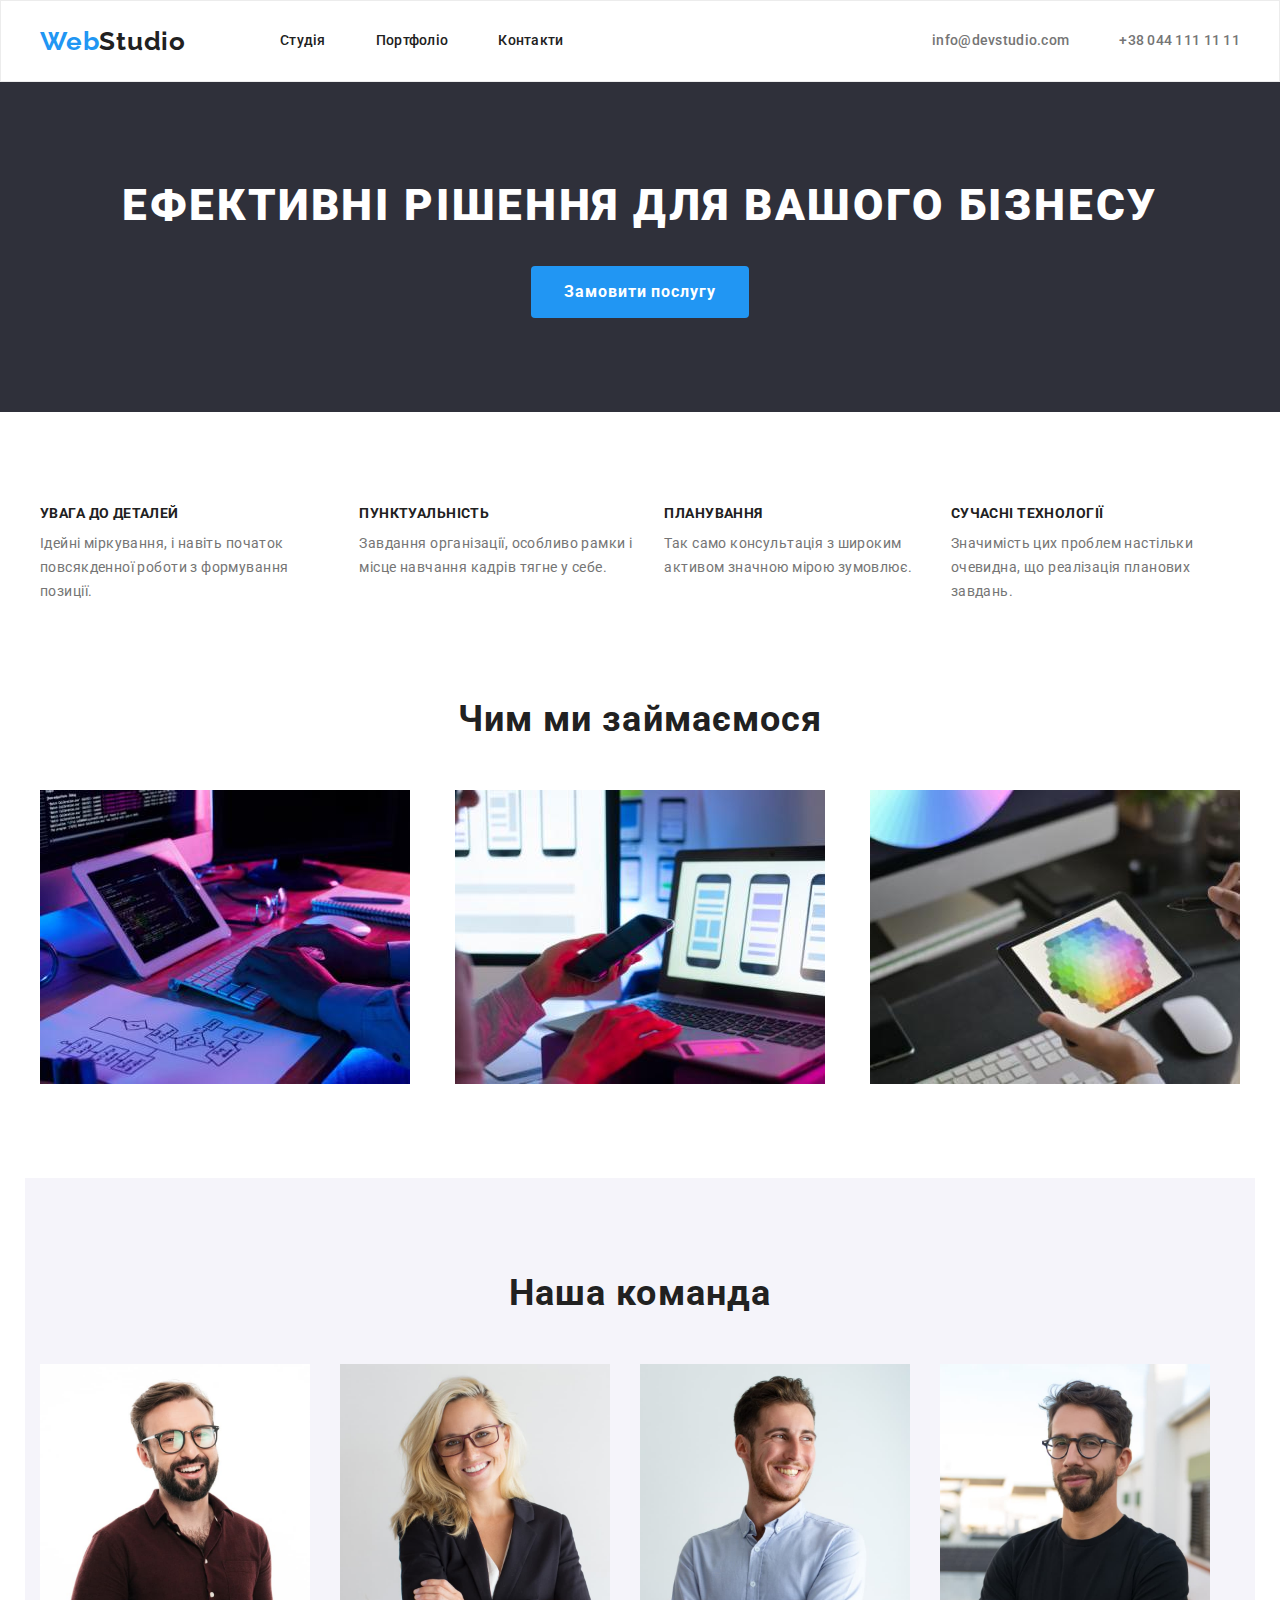
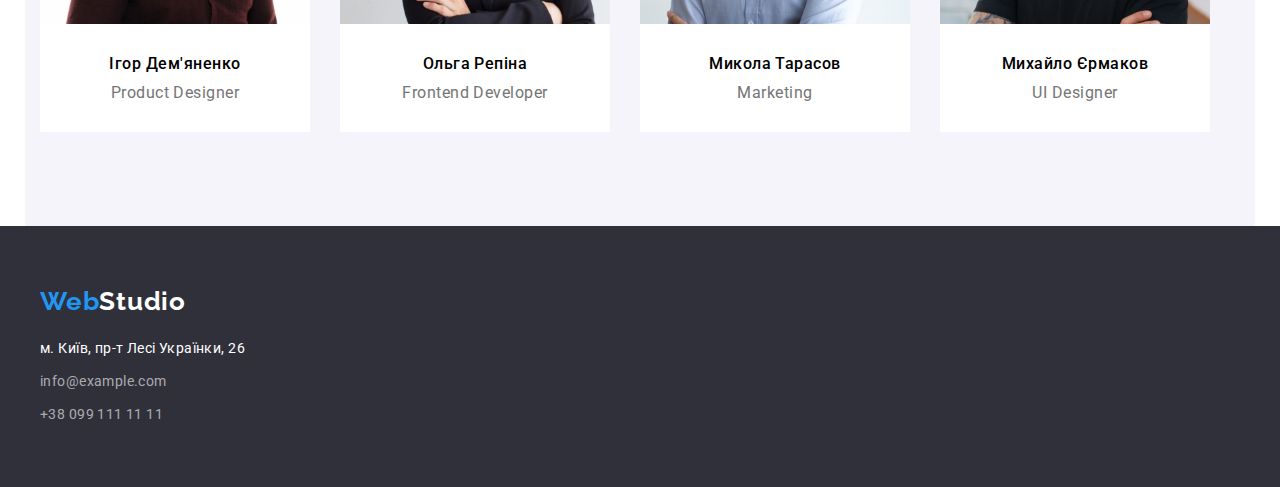
==== index.html @ eccd3298 "new add" ====
<!DOCTYPE html>
<html lang="uk">
<head>
    <meta charset="UTF-8">
    <meta http-equiv="X-UA-Compatible" content="IE=edge">
    <meta name="viewport" content="width=device-width, initial-scale=1.0">
    <title>Document</title>
    <link rel="preconnect" href="https://fonts.googleapis.com">
    <link rel="preconnect" href="https://fonts.gstatic.com" crossorigin>
    <link href="https://fonts.googleapis.com/css2?family=Raleway:wght@700&family=Roboto:wght@400;500;700;900&display=swap" rel="stylesheet">
    <link rel="stylesheet" href="https://cdnjs.cloudflare.com/ajax/libs/modern-normalize/1.1.0/modern-normalize.min.css">
    <link rel="stylesheet" href="./css/styles.css">
</head>

<body>

  <!--header-->
    <header class="page-header">
      <div class="container header">
        <a class="logo link" href="./index.html">Web<span class="logo-word">Studio</span></a>
        <nav class="navigation">          
                 
            <ul class="menu list">
            <li class="menu-item">
              <a class="menu-link link" href="./index.html">Студія</a>
            </li>
            <li class="menu-item">
              <a class="menu-link link" href="./portfolio.html">Портфоліо</a>
            </li>
            <li class="menu-item">
              <a class="menu-link link" href="#Contacts">Контакти</a>
            </li>
          </ul>
        </nav>
  
        <ul class="contact-header list">
            <li>
                <a class="contact-mail contact-item link" href="mailto:info@devstudio.com">info@devstudio.com</a>
            </li>
            <li>
                <a class="contact-phone-number contact-item link" href="tel:+380441111111">+38 044 111 11 11</a>
            </li>  
        </ul>
      
      </div>
      </header>

      <!--main-->
      <main>

        <!--section hero-->
        <Section class="hero section">
                <h1 class="hero-title">Ефективні рішення для вашого бізнесу</h1>
                <button class="modal-btn" type="button">Замовити послугу</button>
        </Section>
        
        
        <section class="hidden container section">
            <h2 class="vissually-hidden">Наші особливості</h2>
            <ul class="hidden-list list">
                <li class="hidden-item">
                    <h3 class="titel">Увага до деталей</h3>                    
                    <p class="about-text">Ідейні міркування, і навіть початок повсякденної роботи з формування позиції.</p>
                </li>
                <li class="hidden-item">
                    <h3 class="titel">Пунктуальність</h3>                    
                    <p class="about-text">Завдання організації, особливо рамки і місце навчання кадрів тягне у себе.</p>
                </li>
                <li class="hidden-item">
                    <h3 class="titel">Планування</h3>                   
                    <p class="about-text">Так само консультація з широким активом значною мірою зумовлює.</p>
                </li>
                <li class="hidden-item">
                    <h3 class="titel">Сучасні технології</h3>                   
                    <p class="about-text">Значимість цих проблем настільки очевидна, що реалізація планових завдань.</p>
                </li>
            </ul>
        </section>

        <!--our work-->
        <section class="work container section">
                <h2 class="suptitel">Чим ми займаємося</h2>
                <ul class="work-list list">
                  <li class="work-item">
                    <img
                      src="./images/about/about-img-1.jpg"
                      alt="створення сайту"
                      width="370"
                      height="294"
                    />
                  </li>
                  <li class="work-item">
                    <img
                      src="./images/about/about-img-2.jpg"
                      alt="просування сайту"
                      width="370"
                      height="294"
                    />
                  </li>
                  <li class="work-item">
                    <img
                      src="./images/about/about-img-3.jpg"
                      alt="дизайн сайту"
                      width="370"
                      height="294"
                    />
                  </li>
                </ul>
        </section>

        <!--our team-->
        <section class="team container section">
            <h2 class="suptitel">Наша команда</h2>
        <ul class="team-list list">
          <li class="team-item">
            <img
              src="./images/team/igor-demyanenko.jpg"
              alt="дизайнер"
              width="270"
              height="260"
            />
            <div class="team-caption">
              <h3 class="titel-team">Ігор Дем'яненко</h3>
              <p class="about-text-team" lang="en">Product Designer</p>
            </div>
          </li>
          <li class="team-item">
            <img
              src="./images/team/olga-repina.jpg"
              alt="розробник сайтов"
              width="270"
              height="260"
            />
            <div class="team-caption">
              <h3 class="titel-team">Ольга Репіна</h3>
              <p class="about-text-team" lang="en">Frontend Developer</p>
            </div>
          </li>
          <li class="team-item">
            <img
              src="./images/team/nikolay-tarasov.jpg"
              alt="рекламщик"
              width="270"
              height="260"
            />
            <div class="team-caption">
            <h3 class="titel-team">Микола Тарасов</h3>
            <p class="about-text-team" lang="en">Marketing</p>
            </div>
          </li>
          <li class="team-item">
            <img
              src="./images/team/mihail-ermakov.jpg"
              alt="дизайнер"
              width="270"
              height="260"
            />
            <div class="team-caption">
            <h3 class="titel-team">Михайло Єрмаков</h3>
            <p class="about-text-team" lang="en">UI Designer</p>
            </div>
          </li>
        </ul>
        </section>
    </main>

    <!--footer-->
    <footer class="page-footer">
      <div class="container">
      <a class="logo link" href="">Web<span class="logo-word-footer">Studio</span></a>
        <address class="footer-address">
          <ul class="contact-list link list">
            <li class="contact-list-item">
              <a class="contact-list-adress link"
                href="https://goo.gl/maps/PHv1CYp5BCuV5UhP9"
                target="_blank"
                rel="noopener noreferrer"
                >м. Київ, пр-т Лесі Українки, 26</a>
            </li>
            <li class="contact-list-item">
                <a class="contact-list-link link" href="mailto:info@example.com">info@example.com</a>
            </li>
            <li class="contact-list-item">
              <a  class="contact-list-link link" href="tel:+380991111111">+38 099 111 11 11</a>
            </li>
          </ul>
        </address>
        </div>
    </footer> 
</body>
</html>
---- css/styles.css ----
*,
*::before,
*::after {
  box-sizing: border-box;
}

:root {
    --primary-font-family: 'Roboto', sans-serif;
    --secondary-font-family: 'Raleway', sans-serif;
    --primary-color: #212121;
    --secondary-color:  #757575;
    --accent-color: #2196F3;
    --primary-white-color: #FFFFFF;

}
.link {
    text-decoration: none;
  }
  
  .list {
    list-style: none;
  }

  body {
    font-family: var(--primary-font-family);
    background-color: #FFFFFF;

  }

  .container {
    width: 1230px;
    padding-left: 15px;
    padding-right: 15px;
    margin-left: auto;
    margin-right: auto;

  }

  h1, h2, h3, p, ul {
    margin: 0;
    padding: 0;
    
  }
  .section {
    padding-top: 94px;
    padding-bottom: 94px;
  }

  img {
    display: block;
    max-width: 100%;
    height: auto;
  }
  /* ============= COMPONENTS ============= */
  .titel{
    font-weight: 700;
    font-size: 14px;
    line-height:1.14;
    letter-spacing: 0.03em;
    text-transform: uppercase;
    color: var(--primary-color);
   
  }
  .about-text {
    font-weight: 400;
    font-size: 14px;
    line-height: 1.71;  
    letter-spacing: 0.03em;
    color: var(--secondary-color);
  }

  .suptitel {
    font-weight: 700;
    font-size: 36px;
    line-height: 1.17;
    text-align: center;
    letter-spacing: 0.03em;
    color: var(--primary-color);
    
  }
  .vissually-hidden {
    position: absolute;
    white-space: nowrap;
    width: 1px;
    height: 1px;
    overflow: hidden;
    border: 0;
    padding: 0;
    clip: rect(0 0 0 0);
    clip-path: inset(50%);
    margin: 1px;

  }
  /* ============= COMPONENTS ============= */
  /* ============= HEADER ============= */
  .page-header {
    border: 1px solid #ECECEC;
  }
  
  .header {
    display: flex;
    align-items: center;
  }

  .logo {
    display: inline-block;
    padding-top: 24px;
    padding-bottom: 24px;
    margin-right: 94px;
    font-family: var(--secondary-font-family);
    font-weight: 700;
    font-size: 26px;
    line-height: 1.19;  
    letter-spacing: 0.03em;
    color:var(--accent-color);
  }
  .logo-word {
    color: var(--primary-color);
  }

  .menu {
    display: flex;
      }

  .menu .menu-item:not(:last-child) {
    margin-right: 50px;
  }
  
  
  .menu-link {
    display: block;
    padding-top: 32px;
    padding-bottom: 32px;

    font-weight: 500;
    font-size: 14px;
    line-height: 1.14;
    letter-spacing: 0.02em;
    color: var(--primary-color);
  }
  .menu-link:hover,
  .menu-link:focus {
    color: var(--accent-color);
  }

  .contact-header {
    display: flex;
    margin-left: auto;
  }

  .contact-item {
    display: block;
    padding-top: 32px;
    padding-bottom: 32px;
   margin-right: 50px;
  }

  /*.contact-item:not(:last-child) {
    margin-right: 0;
  }*/

  .contact-mail {
    font-weight: 500;
    font-size: 14px;
    line-height: 1.14;
    letter-spacing: 0.02em;
    color: var(--secondary-color);
  }
  .contact-mail:hover,
  .contact-mail:focus {
    color: var(--accent-color);  
  }

  .contact-phone-number {
    margin-right: 0;

    font-weight: 500;
    font-size: 14px;
    line-height: 1.14;
    letter-spacing: 0.02em;
    color: var(--secondary-color); 
  }
  .contact-phone-number:hover,
  .contact-phone-number:focus {
  color: var(--accent-color);
  }
  /* ============= HEADER ============= */
  
  

  /* ============= HERO ============= */
  .hero {
    background-color: #2F303A;
    
  }

  .hero-title {
    margin-bottom: 30px;
    font-weight: 900;
    font-size: 44px;
    line-height: 1.36;
    text-align: center;
    letter-spacing: 0.06em;  
    text-transform: uppercase;
    color: var(--primary-white-color);
  }
  .modal-btn {
    display: inline-block;
    border-radius: 4px;
    padding: 10px 32px;
    border: 1px solid transparent;
    margin: auto;

    font-family: var(--primary-font-family);
    font-weight: 700;
    font-size: 16px;
    line-height: 1.88;
    display: flex;
    align-items: center;
    text-align: center;
    letter-spacing: 0.06em;
    cursor: pointer;

    background-color: var(--accent-color);
    color: var(--primary-white-color);
  }

  .modal-btn:hover,
  .modal-btn:focus {
    background-color:#188CE8;
    font-family: var(--primary-font-family);
  
  }

  
 

  /* ============= HIDDEN ============= */
  .hidden {
    padding-bottom: 0;
  }
 .hidden-list {
    display: flex;
  }
  .hidden-list h3 {
    margin-bottom: 10px;
  }
  .hidden-list .hidden-item:not(:last-child) {
    margin-right: 30px;

  }
  /*============== WORK ==============*/
 .work h2 {
  margin-bottom: 50px;
 }
 .work-list {
  display: flex;
  justify-content: space-between;
 }

  /*============= TEAM ===============*/
    .team {
      background-color: #F5F4FA;
    }
    .team h2 {
      margin-bottom: 50px;

    }
    .team li {
      background-color: var(--primary-white-color);
    }
    .titel-team {
    font-style: normal;
    font-weight: 500;
    font-size: 16px;
    line-height: 1.19;
    text-align: center;
    letter-spacing: 0.03em;
    }
    .about-text-team {
    font-style: normal;
    font-weight: 400;
    font-size: 16px;
    line-height: 1.19;
    text-align: center;
    letter-spacing: 0.03em;
    color: var(--secondary-color);
    }
    .team-list {
      display: flex;
    }
    .team-list .team-item:not(:last-child) {
      margin-right: 30px;
    }

    .team-caption {
      padding-top: 30px;
      padding-bottom: 30px;
    }
    .team-caption h3 {
      padding-bottom: 10px;
    }

  /* ============= FOOTER ============= */
    .page-footer{
      background-color: #2F303A;

    }
  .logo-word-footer {
      
      color: var(--primary-white-color);
      
    }
    .contact-list-adress{
      font-family: 'Roboto';
      font-style: normal;
      font-weight: 400;
      font-size: 14px;
      line-height: 1.71;
      letter-spacing: 0.03em;
      color: var(--primary-white-color)
    }
    .contact-list-link {
        font-weight: 400;
        font-style: normal;
        font-size: 14px;
        line-height: 1.71;
        letter-spacing: 0.03em;
        
        color: rgba(255, 255, 255, 0.6);
    }
    
  /* ============= FOOTER ============= */
  .page-footer {
    padding-top: 60px;
    padding-bottom: 60px;
  }
  .page-footer .logo {
    padding: 0;
    margin-right: 0;
    margin-bottom: 20px;
  }
  .contact-list-item {
    display: block;
  }
  .contact-list-item:not(:last-child) {
    margin-bottom: 9px;
  }

  /*=============PORTFOLIO============*/
  .btn-portfolio {
    display: flex;
    margin-bottom: 50px;
    justify-content: center;
    /*margin-right: auto;
    margin-left: auto;*/
  }

  .btn-portfolio-item:not(:last-child) {
    margin-right: 8px;
  }

  .modal-btn-portfolio {
    display: inline-block;
    border-radius: 4px;
    padding: 6px 22px;
    border: 1px solid transparent;
    margin: auto;

    font-family: var(--primary-font-family);
    font-weight: 500;
    font-size: 16px;
    line-height: 1.63;  
    text-align: center;
    letter-spacing: 0.03em;
    cursor: pointer;
    color: var(--primary-color);
    font-family: var(--primary-font-family);
    background-color: #F5F4FA;

  }
  .modal-btn-portfolio:hover,
  .modal-btn-portfolio:focus {
    background-color: var(--accent-color);
    color: var(--primary-white-color);  
  }

  .titel-portfolio {
    font-style: normal;
    font-weight: 700;
    font-size: 18px;
    line-height: 2;
    letter-spacing: 0.06em;
    color: var(--primary-color);

  }
  .about-text-portfolio {
    font-style: normal;
    font-weight: 400;
    font-size: 16px;
    line-height: 1.88;
    letter-spacing: 0.03em;
    color: var(--secondary-color);
  }
  
  .portfol-list {
    display: flex;
    flex-wrap: wrap;
  }
  .portfol-list-item {
    width: 370px;
    
  }
  .portfol-list-item:not(:nth-child(3n)) {
    margin-right: 30px;
  }

  .portfol-list-item:not(:nth-last-child(-n+3)) {
    margin-bottom: 30px;
  }

  .portfolio-caption {
    padding: 20px 24px;
    border-bottom: 1px solid #eeeeee;
    width: 370px;
  }
  .portfolio-caption h3 {
    margin-bottom: 4px;
  }
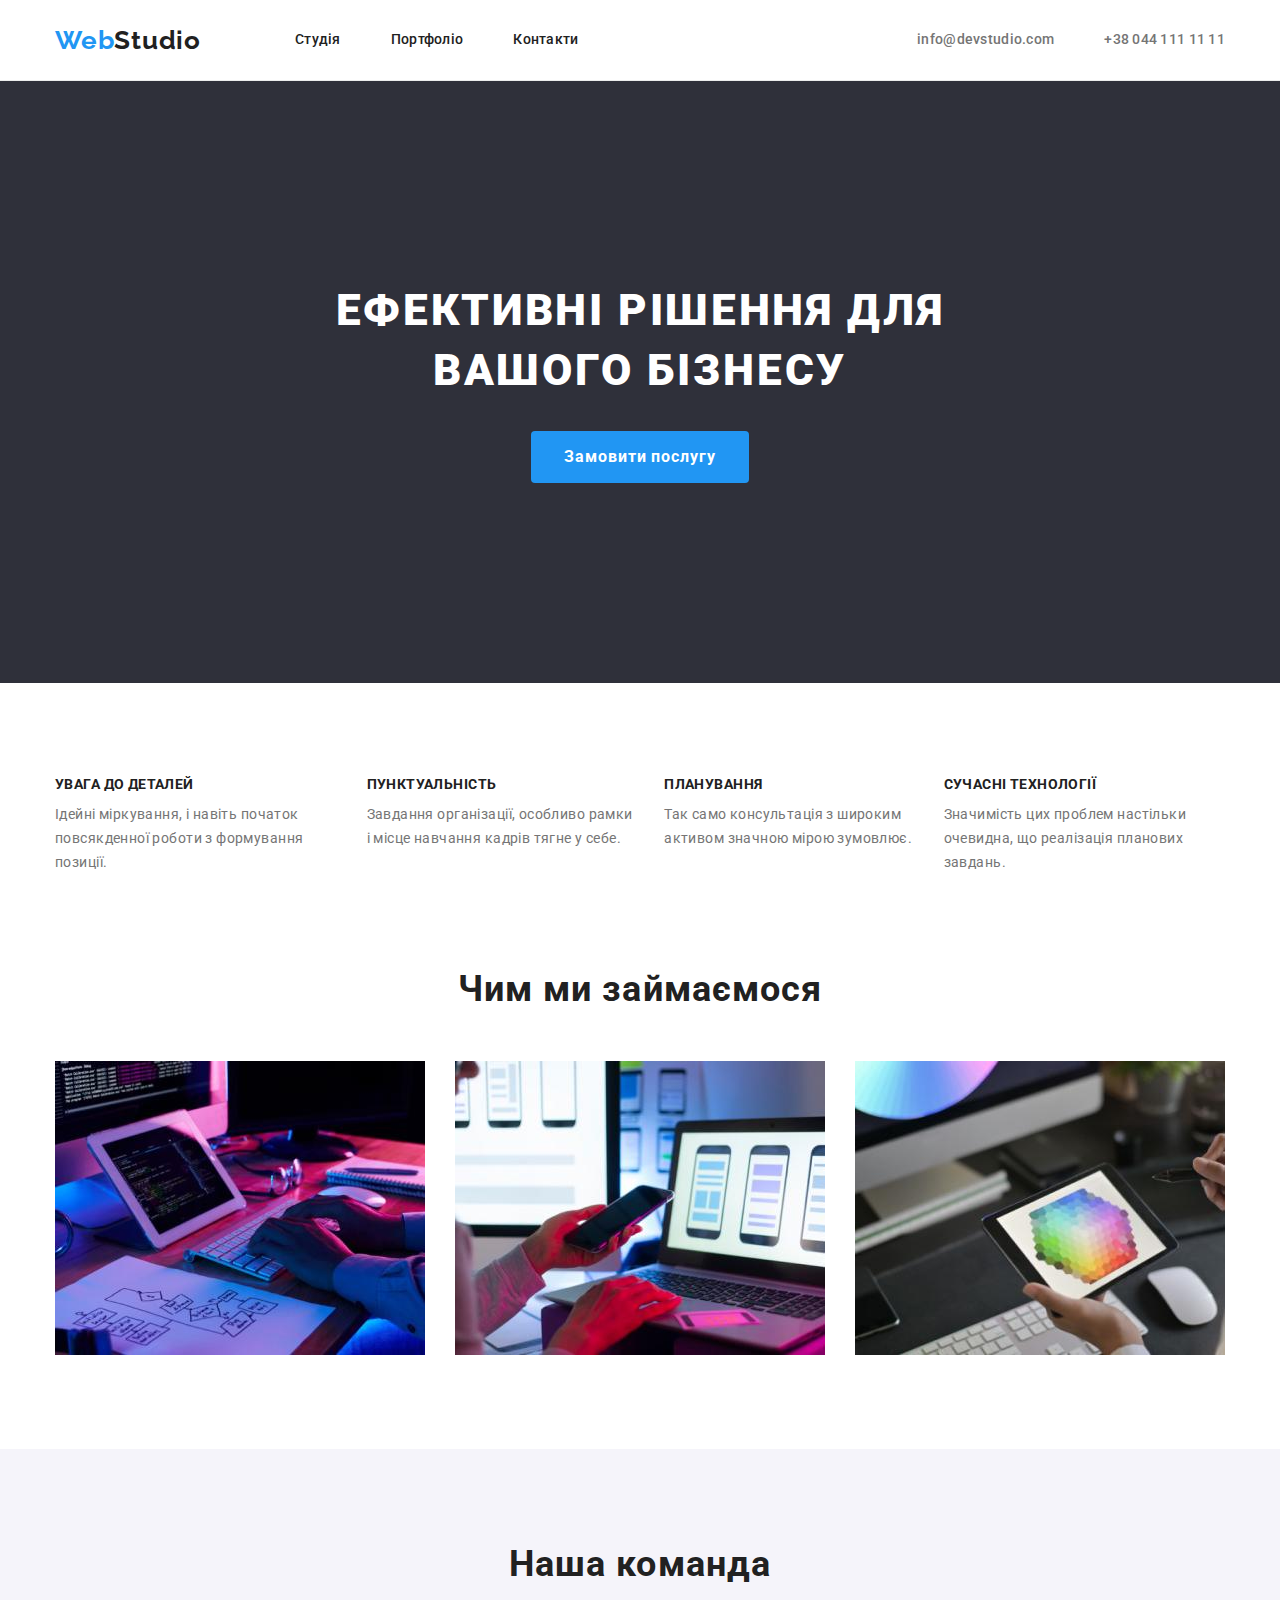
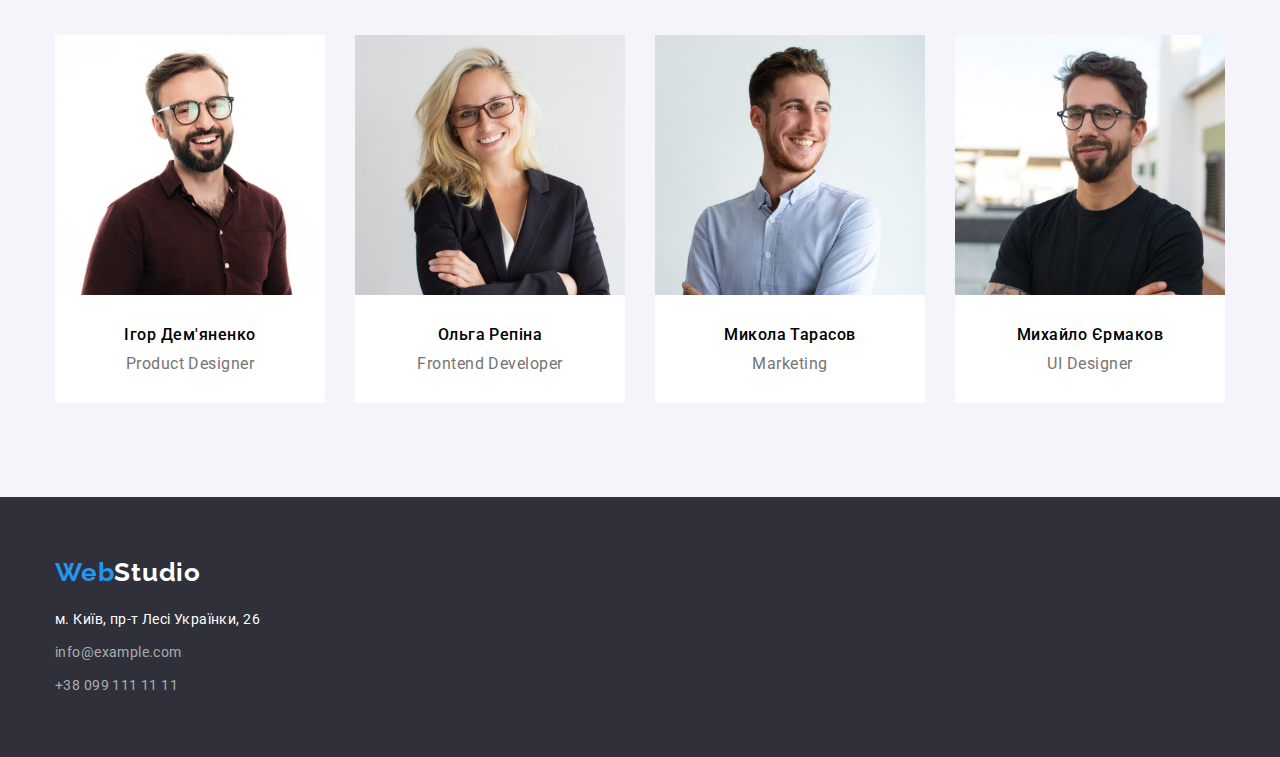
==== commit 6b7e0cfd: "error correction" ====
--- a/index.html
+++ b/index.html
@@ -49,13 +49,14 @@
       <main>
 
         <!--section hero-->
-        <Section class="hero section">
+        <Section class="hero">
                 <h1 class="hero-title">Ефективні рішення для вашого бізнесу</h1>
                 <button class="modal-btn" type="button">Замовити послугу</button>
         </Section>
         
         
-        <section class="hidden container section">
+        <section class="hidden section">
+          <div class="container">
             <h2 class="vissually-hidden">Наші особливості</h2>
             <ul class="hidden-list list">
                 <li class="hidden-item">
@@ -75,10 +76,12 @@
                     <p class="about-text">Значимість цих проблем настільки очевидна, що реалізація планових завдань.</p>
                 </li>
             </ul>
+          </div>  
         </section>
 
         <!--our work-->
-        <section class="work container section">
+        <section class="work section">
+          <div class="container">
                 <h2 class="suptitel">Чим ми займаємося</h2>
                 <ul class="work-list list">
                   <li class="work-item">
@@ -106,10 +109,12 @@
                     />
                   </li>
                 </ul>
+          </div>      
         </section>
 
         <!--our team-->
-        <section class="team container section">
+        <section class="team section">
+          <div class="container">
             <h2 class="suptitel">Наша команда</h2>
         <ul class="team-list list">
           <li class="team-item">
@@ -161,6 +166,7 @@
             </div>
           </li>
         </ul>
+        </div>
         </section>
     </main>
 
--- a/css/styles.css
+++ b/css/styles.css
@@ -29,7 +29,7 @@
   }
 
   .container {
-    width: 1230px;
+    width: 1200px;
     padding-left: 15px;
     padding-right: 15px;
     margin-left: auto;
@@ -95,7 +95,7 @@
   /* ============= COMPONENTS ============= */
   /* ============= HEADER ============= */
   .page-header {
-    border: 1px solid #ECECEC;
+    border-bottom: 1px solid #ECECEC;
   }
   
   .header {
@@ -192,17 +192,21 @@
   /* ============= HERO ============= */
   .hero {
     background-color: #2F303A;
-    
+    padding-top: 200px;
+    padding-bottom: 200px;
   }
 
   .hero-title {
-    margin-bottom: 30px;
+    max-width: 696px;
+    margin: 0 auto 30px;
+
     font-weight: 900;
     font-size: 44px;
     line-height: 1.36;
     text-align: center;
     letter-spacing: 0.06em;  
     text-transform: uppercase;
+
     color: var(--primary-white-color);
   }
   .modal-btn {
@@ -250,6 +254,11 @@
     margin-right: 30px;
 
   }
+  
+  .hidden-item {
+    flex-basis: calc((100%-90px)/4);
+  }
+
   /*============== WORK ==============*/
  .work h2 {
   margin-bottom: 50px;
@@ -299,7 +308,7 @@
       padding-bottom: 30px;
     }
     .team-caption h3 {
-      padding-bottom: 10px;
+      margin-bottom: 10px;
     }
 
   /* ============= FOOTER ============= */
@@ -353,13 +362,14 @@
     display: flex;
     margin-bottom: 50px;
     justify-content: center;
+    gap: 8px;
     /*margin-right: auto;
     margin-left: auto;*/
   }
 
-  .btn-portfolio-item:not(:last-child) {
+  /*.btn-portfolio-item:not(:last-child) {
     margin-right: 8px;
-  }
+  }*/
 
   .modal-btn-portfolio {
     display: inline-block;
@@ -407,22 +417,26 @@
   .portfol-list {
     display: flex;
     flex-wrap: wrap;
-  }
+    gap: 30px;
+  }
+
   .portfol-list-item {
     width: 370px;
     
   }
-  .portfol-list-item:not(:nth-child(3n)) {
+  
+  /*.portfol-list-item:not(:nth-child(3n)) {
     margin-right: 30px;
   }
 
   .portfol-list-item:not(:nth-last-child(-n+3)) {
     margin-bottom: 30px;
-  }
+  }*/
 
   .portfolio-caption {
     padding: 20px 24px;
-    border-bottom: 1px solid #eeeeee;
+    border: 1px solid #eeeeee;
+    border-top: none;
     width: 370px;
   }
   .portfolio-caption h3 {
